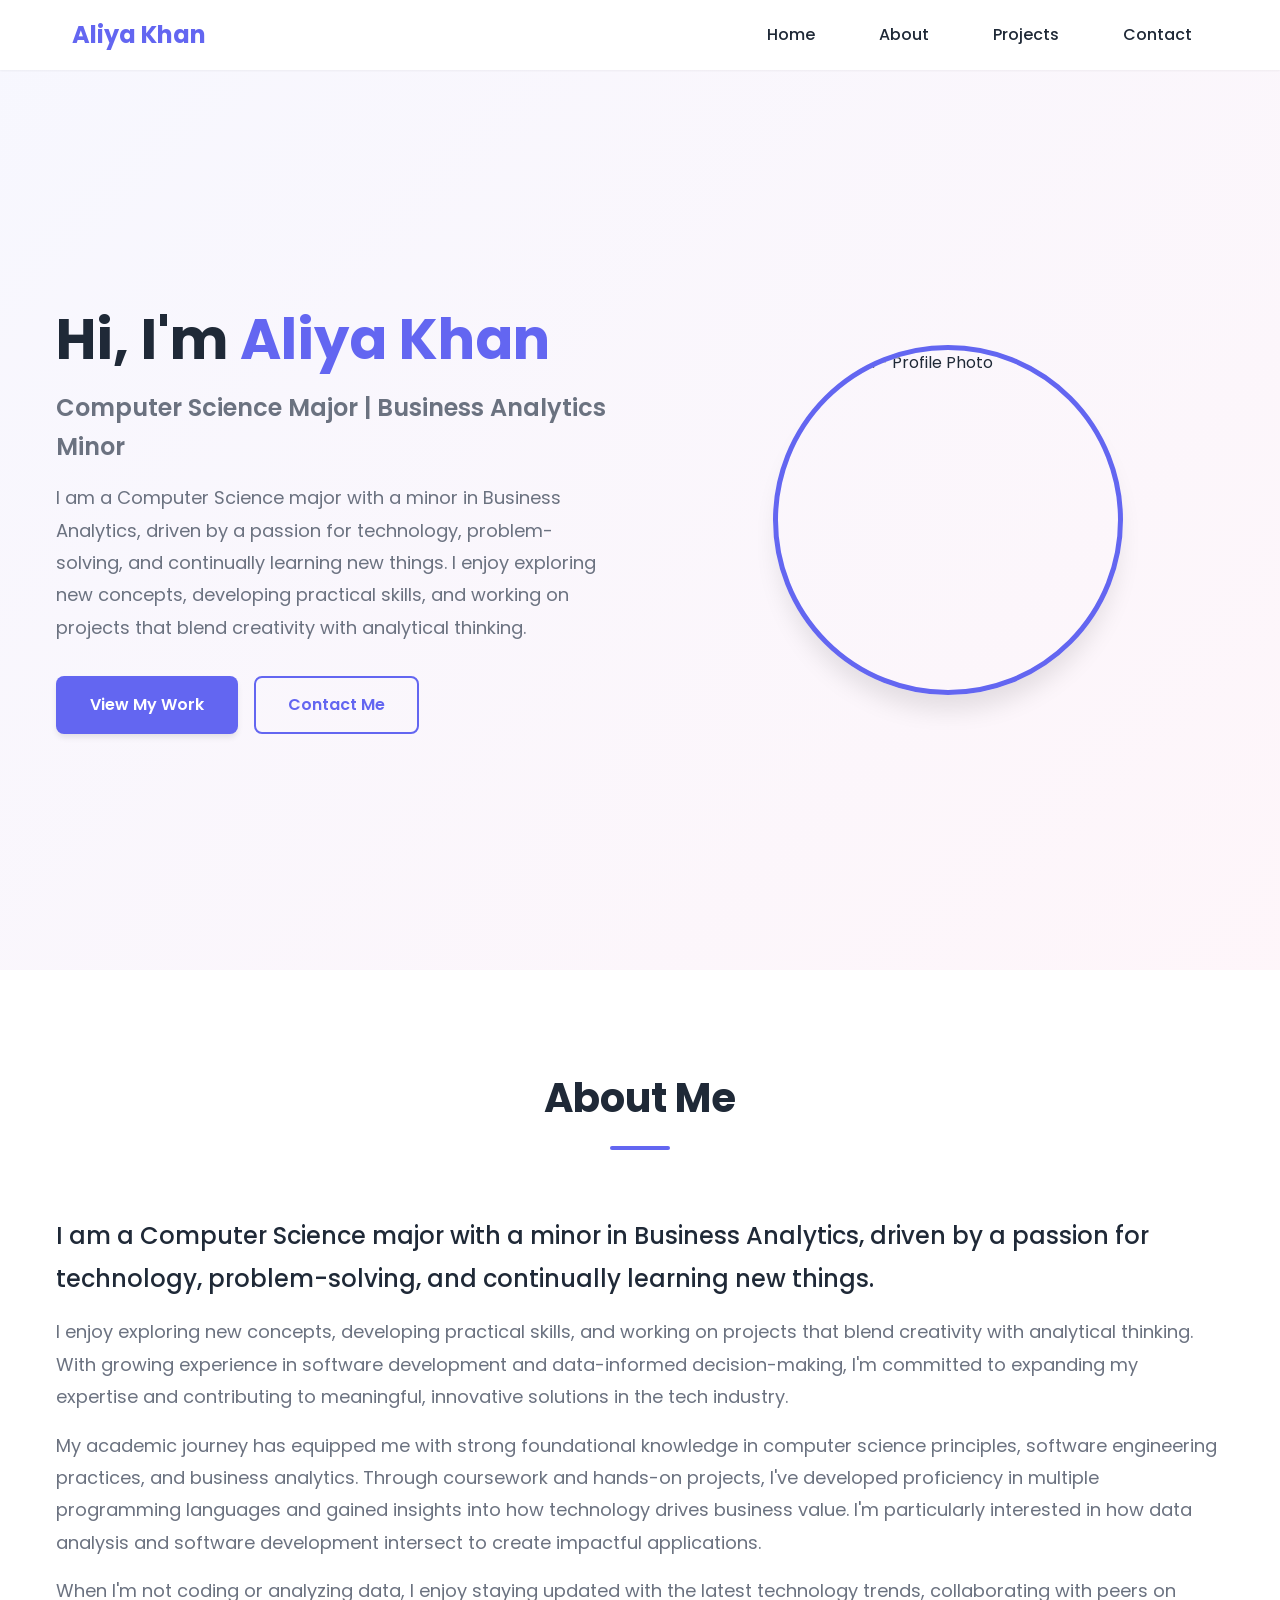
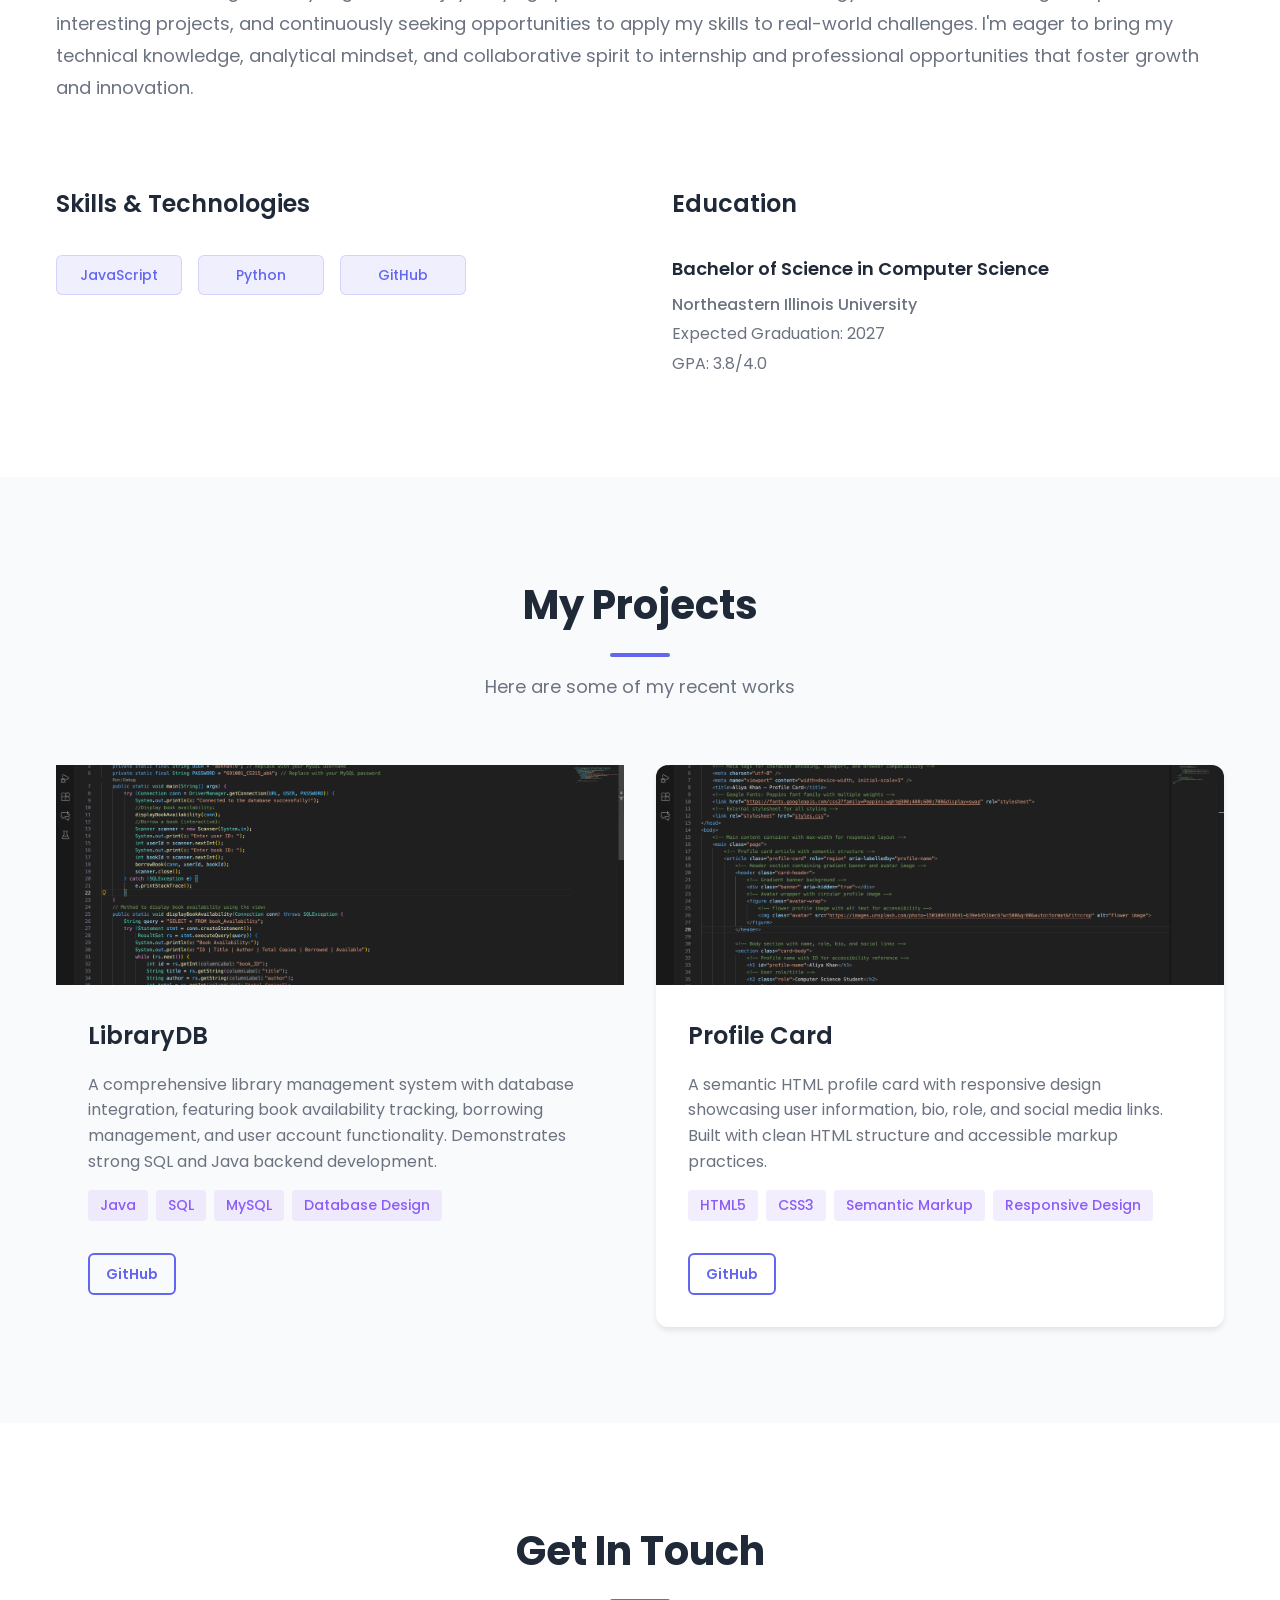
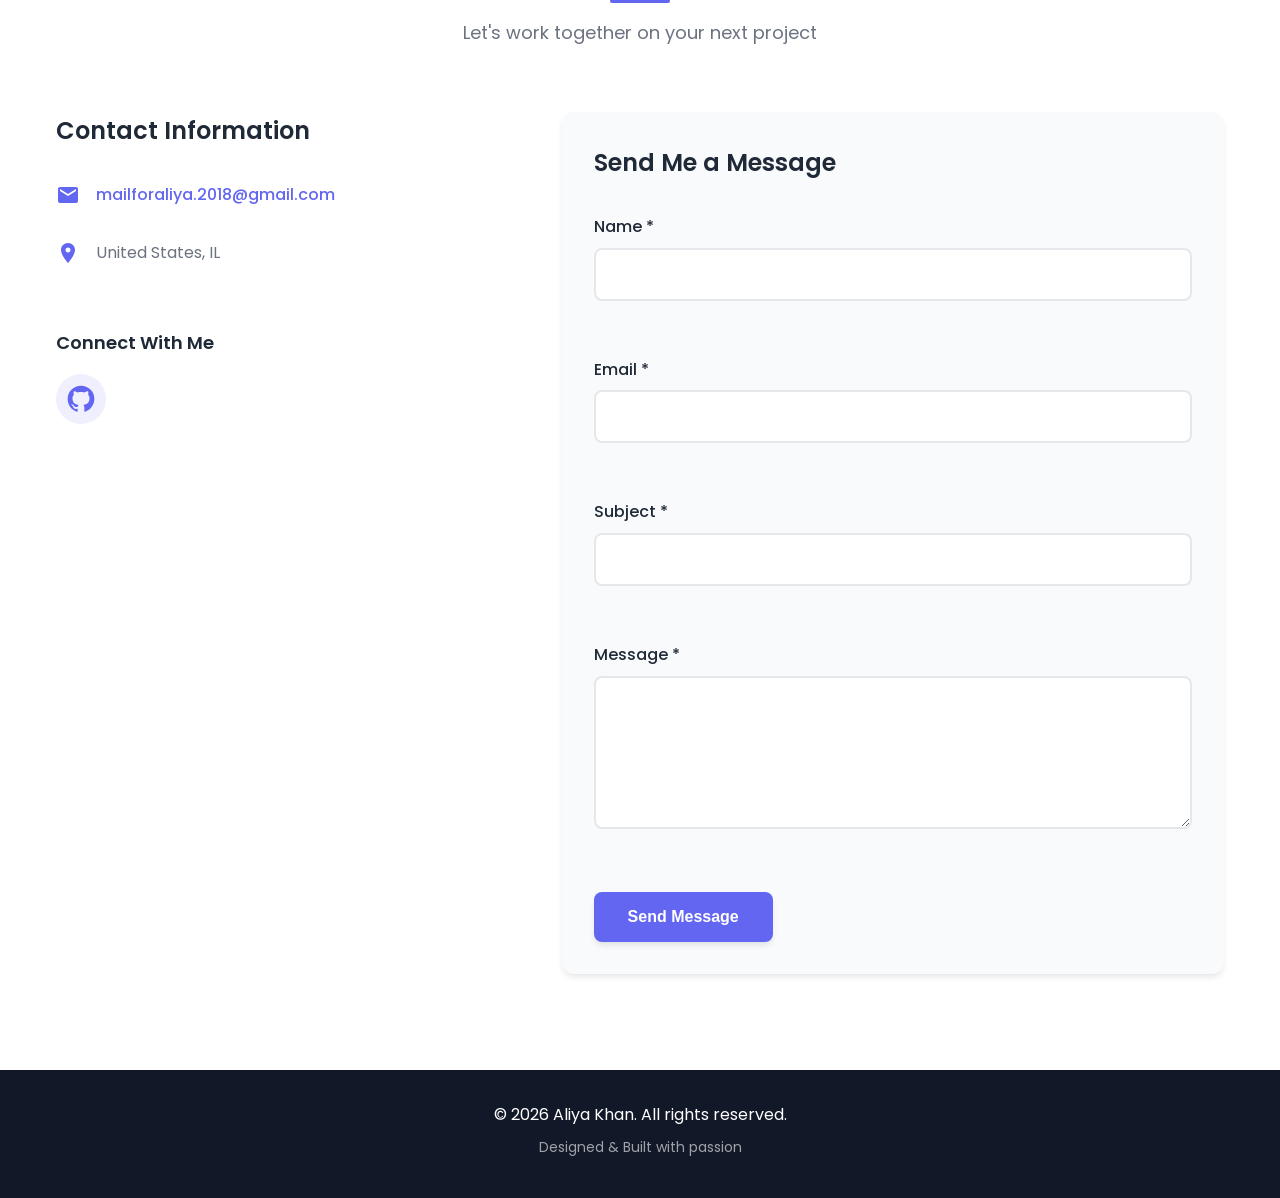
==== index.html @ 0e30d1cc "Rename Index.html to index.html" ====
<!DOCTYPE html>
<html lang="en">
<head>
    <meta charset="UTF-8">
    <meta name="viewport" content="width=device-width, initial-scale=1.0">
    <meta name="description" content="Aliya Khan - Portfolio showcasing web development projects and skills">
    <title>Aliya Khan | Portfolio</title>
    <link rel="stylesheet" href="Style.css">
    <link rel="preconnect" href="https://fonts.googleapis.com">
    <link rel="preconnect" href="https://fonts.gstatic.com" crossorigin>
    <link href="https://fonts.googleapis.com/css2?family=Poppins:wght@300;400;600;700&display=swap" rel="stylesheet">
</head>
<body>
    
<!-- Header/Navigation -->
    <header id="header">
        <nav class="navbar">
            <div class="container">
                <div class="logo">
                    <a href="#home">Aliya Khan</a>
                </div>
                <button class="menu-toggle" id="menuToggle" aria-label="Toggle navigation menu">
                    <span></span>
                    <span></span>
                    <span></span>
                </button>
                <ul class="nav-links" id="navLinks">
                    <li><a href="#home" class="nav-link">Home</a></li>
                    <li><a href="#about" class="nav-link">About</a></li>
                    <li><a href="#projects" class="nav-link">Projects</a></li>
                    <li><a href="#contact" class="nav-link">Contact</a></li>
                </ul>
            </div>
        </nav>
    </header>

    <!-- Hero/Introduction Section -->
    <section id="home" class="hero">
        <div class="container">
            <div class="hero-content">
                <h1 class="hero-title">Hi, I'm <span class="highlight">Aliya Khan</span></h1>
                <p class="hero-subtitle">Computer Science Major | Business Analytics Minor</p>
                <p class="hero-description">
                    I am a Computer Science major with a minor in Business Analytics, driven by a passion for technology, problem-solving, and continually learning new things. I enjoy exploring new concepts, developing practical skills, and working on projects that blend creativity with analytical thinking.
                </p>
                <div class="hero-buttons">
                    <a href="#projects" class="btn btn-primary">View My Work</a>
                    <a href="#contact" class="btn btn-secondary">Contact Me</a>
                </div>
            </div>
            <div class="hero-image">
                <div class="profile-photo">
                    <img src="profile-image.jpg" alt="Aliya Khan - Profile Photo">
                </div>
            </div>
        </div>
    </section>

    <!-- About Section -->
    <section id="about" class="about">
        <div class="container">
            <h2 class="section-title">About Me</h2>
            <div class="about-content">
                <div class="about-text">
                    <p class="about-intro">
                        I am a Computer Science major with a minor in Business Analytics, driven by a passion for technology, problem-solving, and continually learning new things.
                    </p>
                    <p>
                        I enjoy exploring new concepts, developing practical skills, and working on projects that blend creativity with analytical thinking. With growing experience in software development and data-informed decision-making, I'm committed to expanding my expertise and contributing to meaningful, innovative solutions in the tech industry.
                    </p>
                    <p>
                        My academic journey has equipped me with strong foundational knowledge in computer science principles, software engineering practices, and business analytics. Through coursework and hands-on projects, I've developed proficiency in multiple programming languages and gained insights into how technology drives business value. I'm particularly interested in how data analysis and software development intersect to create impactful applications.
                    </p>
                    <p>
                        When I'm not coding or analyzing data, I enjoy staying updated with the latest technology trends, collaborating with peers on interesting projects, and continuously seeking opportunities to apply my skills to real-world challenges. I'm eager to bring my technical knowledge, analytical mindset, and collaborative spirit to internship and professional opportunities that foster growth and innovation.
                    </p>
                </div>

                <div class="skills-education">
                    <div class="skills">
                        <h3>Skills & Technologies</h3>
                        <div class="skill-grid">
                            <span class="skill-tag">JavaScript</span>
                            <span class="skill-tag">Python</span>
                            <span class="skill-tag">GitHub</span>
                        </div>
                    </div>

                    <div class="education">
                        <h3>Education</h3>
                        <div class="education-item">
                            <h4>Bachelor of Science in Computer Science</h4>
                            <p class="school">Northeastern Illinois University</p>
                            <p class="year">Expected Graduation: 2027</p>
                            <p class="gpa">GPA: 3.8/4.0</p>
                        </div>
                    </div>
                </div>
            </div>
        </div>
    </section>

    <!-- Projects Section -->
    <section id="projects" class="projects">
        <div class="container">
            <h2 class="section-title">My Projects</h2>
            <p class="section-subtitle">Here are some of my recent works</p>
            
            <div class="projects-grid">
                <!-- Project 1 -->
                <article class="LibraryDB">
                    <div class="project-image">
                        <img src="project1-screenshot.jpg" alt="E-Commerce Platform screenshot">
                    </div>
                    <div class="project-info">
                        <h3>LibraryDB</h3>
                        <p>A comprehensive library management system with database integration, featuring book availability tracking, borrowing management, and user account functionality. Demonstrates strong SQL and Java backend development.</p>
                        <div class="project-tech">
                            <span>Java</span>
                            <span>SQL</span>
                            <span>MySQL</span>
                            <span>Database Design</span>
                        </div>
                        <div class="project-links">
                            <a href="#" class="project-link" aria-label="View GitHub repository">GitHub</a>
                        </div>
                    </div>
                </article>

                <!-- Project 2 -->
                <article class="project-card">
                    <div class="project-image">
                        <img src="project2-screenshot.jpg" alt="Profile Card screenshot">
                    </div>
                    <div class="project-info">
                        <h3>Profile Card</h3>
                        <p>A semantic HTML profile card with responsive design showcasing user information, bio, role, and social media links. Built with clean HTML structure and accessible markup practices.</p>
                        <div class="project-tech">
                            <span>HTML5</span>
                            <span>CSS3</span>
                            <span>Semantic Markup</span>
                            <span>Responsive Design</span>
                        </div>
                        <div class="project-links">
                            <a href="#" class="project-link" aria-label="View GitHub repository">GitHub</a>
                        </div>
                    </div>
                </article>
            </div>
        </div>
    </section>

    <!-- Contact Section -->
    <section id="contact" class="contact">
        <div class="container">
            <h2 class="section-title">Get In Touch</h2>
            <p class="section-subtitle">Let's work together on your next project</p>
            
            <div class="contact-content">
                <div class="contact-info">
                    <h3>Contact Information</h3>
                    <div class="contact-item">
                        <svg xmlns="http://www.w3.org/2000/svg" viewBox="0 0 24 24" fill="currentColor" width="24" height="24">
                            <path d="M20 4H4c-1.1 0-1.99.9-1.99 2L2 18c0 1.1.9 2 2 2h16c1.1 0 2-.9 2-2V6c0-1.1-.9-2-2-2zm0 4l-8 5-8-5V6l8 5 8-5v2z"/>
                        </svg>
                        <a href="mailto:mailforaliya.2018@gmail.com">mailforaliya.2018@gmail.com</a>
                    </div>
                    <div class="contact-item">
                        <svg xmlns="http://www.w3.org/2000/svg" viewBox="0 0 24 24" fill="currentColor" width="24" height="24">
                            <path d="M12 2C8.13 2 5 5.13 5 9c0 5.25 7 13 7 13s7-7.75 7-13c0-3.87-3.13-7-7-7zm0 9.5c-1.38 0-2.5-1.12-2.5-2.5s1.12-2.5 2.5-2.5 2.5 1.12 2.5 2.5-1.12 2.5-2.5 2.5z"/>
                        </svg>
                        <span>United States, IL</span>
                    </div>
                    
                    <div class="social-links">
                        <h4>Connect With Me</h4>
                        <div class="social-icons">
                            <a href="https://github.com/abkhan79?tab=repositories" target="_blank" rel="noopener noreferrer" aria-label="GitHub Profile">
                                <svg xmlns="http://www.w3.org/2000/svg" viewBox="0 0 24 24" fill="currentColor" width="32" height="32">
                                    <path d="M12 2A10 10 0 0 0 2 12c0 4.42 2.87 8.17 6.84 9.5.5.08.66-.23.66-.5v-1.69c-2.77.6-3.36-1.34-3.36-1.34-.46-1.16-1.11-1.47-1.11-1.47-.91-.62.07-.6.07-.6 1 .07 1.53 1.03 1.53 1.03.87 1.52 2.34 1.07 2.91.83.09-.65.35-1.09.63-1.34-2.22-.25-4.55-1.11-4.55-4.92 0-1.11.38-2 1.03-2.71-.1-.25-.45-1.29.1-2.64 0 0 .84-.27 2.75 1.02.79-.22 1.65-.33 2.5-.33.85 0 1.71.11 2.5.33 1.91-1.29 2.75-1.02 2.75-1.02.55 1.35.2 2.39.1 2.64.65.71 1.03 1.6 1.03 2.71 0 3.82-2.34 4.66-4.57 4.91.36.31.69.92.69 1.85V21c0 .27.16.59.67.5C19.14 20.16 22 16.42 22 12A10 10 0 0 0 12 2z"/>
                                </svg>
                            </a>
                        </div>
                    </div>
                </div>

                <form class="contact-form" id="contactForm" novalidate>
                    <h3>Send Me a Message</h3>
                    <div class="form-group">
                        <label for="name">Name *</label>
                        <input type="text" id="name" name="name" required aria-required="true">
                        <span class="error-message" id="nameError"></span>
                    </div>
                    <div class="form-group">
                        <label for="email">Email *</label>
                        <input type="email" id="email" name="email" required aria-required="true">
                        <span class="error-message" id="emailError"></span>
                    </div>
                    <div class="form-group">
                        <label for="subject">Subject *</label>
                        <input type="text" id="subject" name="subject" required aria-required="true">
                        <span class="error-message" id="subjectError"></span>
                    </div>
                    <div class="form-group">
                        <label for="message">Message *</label>
                        <textarea id="message" name="message" rows="5" required aria-required="true"></textarea>
                        <span class="error-message" id="messageError"></span>
                    </div>
                    <button type="submit" class="btn btn-primary">Send Message</button>
                    <div class="form-success" id="formSuccess">Thank you! Your message has been sent successfully.</div>
                </form>
            </div>
        </div>
    </section>

    <!-- Footer -->
    <footer class="footer">
        <div class="container">
            <p>&copy; 2026 Aliya Khan. All rights reserved.</p>
            <p class="footer-tagline">Designed & Built with passion</p>
        </div>
    </footer>

    <script src="Script.js"></script>
</body>
</html>
---- Style.css ----
/* ===================================
   CSS Reset & Base Styles
   =================================== */
* {
    margin: 0;
    padding: 0;
    box-sizing: border-box;
}

:root {
    /* Color Palette */
    --primary-color: #6366f1;
    --primary-dark: #4f46e5;
    --secondary-color: #ec4899;
    --accent-color: #8b5cf6;
    --text-dark: #1f2937;
    --text-light: #6b7280;
    --text-white: #ffffff;
    --bg-white: #ffffff;
    --bg-light: #f9fafb;
    --bg-dark: #111827;
    --border-color: #e5e7eb;
    --success-color: #10b981;
    --error-color: #ef4444;
    
    /* Spacing */
    --spacing-xs: 0.5rem;
    --spacing-sm: 1rem;
    --spacing-md: 2rem;
    --spacing-lg: 4rem;
    --spacing-xl: 6rem;
    
    /* Typography */
    --font-family: 'Poppins', -apple-system, BlinkMacSystemFont, 'Segoe UI', sans-serif;
    --font-size-sm: 0.875rem;
    --font-size-base: 1rem;
    --font-size-lg: 1.125rem;
    --font-size-xl: 1.5rem;
    --font-size-2xl: 2rem;
    --font-size-3xl: 2.5rem;
    --font-size-4xl: 3.5rem;
    
    /* Transitions */
    --transition-fast: 0.2s ease;
    --transition-base: 0.3s ease;
    --transition-slow: 0.5s ease;
    
    /* Shadows */
    --shadow-sm: 0 1px 2px 0 rgba(0, 0, 0, 0.05);
    --shadow-md: 0 4px 6px -1px rgba(0, 0, 0, 0.1);
    --shadow-lg: 0 10px 15px -3px rgba(0, 0, 0, 0.1);
    --shadow-xl: 0 20px 25px -5px rgba(0, 0, 0, 0.1);
}

html {
    scroll-behavior: smooth;
}

body {
    font-family: var(--font-family);
    font-size: var(--font-size-base);
    line-height: 1.6;
    color: var(--text-dark);
    background-color: var(--bg-white);
}

.container {
    max-width: 1200px;
    margin: 0 auto;
    padding: 0 var(--spacing-sm);
}

img {
    max-width: 100%;
    height: auto;
    display: block;
}

a {
    text-decoration: none;
    color: inherit;
    transition: var(--transition-base);
}

ul {
    list-style: none;
}

/* ===================================
   Header & Navigation
   =================================== */
#header {
    position: fixed;
    top: 0;
    left: 0;
    width: 100%;
    background-color: rgba(255, 255, 255, 0.95);
    backdrop-filter: blur(10px);
    box-shadow: var(--shadow-sm);
    z-index: 1000;
    transition: var(--transition-base);
}

.navbar .container {
    display: flex;
    justify-content: space-between;
    align-items: center;
    padding: var(--spacing-sm) var(--spacing-md);
}

.logo a {
    font-size: var(--font-size-xl);
    font-weight: 700;
    color: var(--primary-color);
    transition: var(--transition-base);
}

.logo a:hover {
    color: var(--primary-dark);
}

.nav-links {
    display: flex;
    gap: var(--spacing-md);
    align-items: center;
}

.nav-link {
    font-weight: 500;
    color: var(--text-dark);
    padding: var(--spacing-xs) var(--spacing-sm);
    border-radius: 6px;
    transition: var(--transition-base);
}

.nav-link:hover {
    color: var(--primary-color);
    background-color: rgba(99, 102, 241, 0.1);
}

.menu-toggle {
    display: none;
    flex-direction: column;
    gap: 5px;
    background: none;
    border: none;
    cursor: pointer;
    padding: var(--spacing-xs);
}

.menu-toggle span {
    width: 25px;
    height: 3px;
    background-color: var(--text-dark);
    border-radius: 2px;
    transition: var(--transition-base);
}

.menu-toggle.active span:nth-child(1) {
    transform: rotate(45deg) translate(7px, 7px);
}

.menu-toggle.active span:nth-child(2) {
    opacity: 0;
}

.menu-toggle.active span:nth-child(3) {
    transform: rotate(-45deg) translate(7px, -7px);
}

/* ===================================
   Hero Section
   =================================== */
.hero {
    min-height: 100vh;
    display: flex;
    align-items: center;
    padding: var(--spacing-xl) 0;
    background: linear-gradient(135deg, #667eea 0%, #764ba2 100%);
    background: linear-gradient(135deg, rgba(99, 102, 241, 0.05) 0%, rgba(236, 72, 153, 0.05) 100%);
    margin-top: 70px;
}

.hero .container {
    display: grid;
    grid-template-columns: 1fr 1fr;
    gap: var(--spacing-lg);
    align-items: center;
}

.hero-content {
    animation: fadeInUp 0.8s ease;
}

.hero-title {
    font-size: var(--font-size-4xl);
    font-weight: 700;
    line-height: 1.2;
    margin-bottom: var(--spacing-sm);
    color: var(--text-dark);
}

.highlight {
    color: var(--primary-color);
    position: relative;
}

.hero-subtitle {
    font-size: var(--font-size-xl);
    color: var(--text-light);
    margin-bottom: var(--spacing-sm);
    font-weight: 600;
}

.hero-description {
    font-size: var(--font-size-lg);
    color: var(--text-light);
    margin-bottom: var(--spacing-md);
    line-height: 1.8;
}

.hero-buttons {
    display: flex;
    gap: var(--spacing-sm);
    flex-wrap: wrap;
}

.btn {
    display: inline-block;
    padding: 0.875rem 2rem;
    font-size: var(--font-size-base);
    font-weight: 600;
    border-radius: 8px;
    cursor: pointer;
    border: 2px solid transparent;
    transition: var(--transition-base);
}

.btn-primary {
    background-color: var(--primary-color);
    color: var(--text-white);
    box-shadow: var(--shadow-md);
}

.btn-primary:hover {
    background-color: var(--primary-dark);
    transform: translateY(-2px);
    box-shadow: var(--shadow-lg);
}

.btn-secondary {
    background-color: transparent;
    color: var(--primary-color);
    border-color: var(--primary-color);
}

.btn-secondary:hover {
    background-color: var(--primary-color);
    color: var(--text-white);
}

.hero-image {
    display: flex;
    justify-content: center;
    align-items: center;
    animation: fadeInRight 0.8s ease;
}

.profile-photo {
    width: 350px;
    height: 350px;
    border-radius: 50%;
    overflow: hidden;
    box-shadow: var(--shadow-xl);
    animation: float 3s ease-in-out infinite;
    border: 5px solid var(--primary-color);
}

.profile-photo img {
    width: 100%;
    height: 100%;
    object-fit: cover;
    display: block;
}

.profile-placeholder {
    width: 350px;
    height: 350px;
    border-radius: 50%;
    background: linear-gradient(135deg, var(--primary-color), var(--accent-color));
    display: flex;
    align-items: center;
    justify-content: center;
    box-shadow: var(--shadow-xl);
    animation: float 3s ease-in-out infinite;
}

.profile-placeholder svg {
    width: 200px;
    height: 200px;
    color: var(--text-white);
    opacity: 0.9;
}

/* ===================================
   About Section
   =================================== */
.about {
    padding: var(--spacing-xl) 0;
    background-color: var(--bg-white);
}

.section-title {
    font-size: var(--font-size-3xl);
    font-weight: 700;
    text-align: center;
    margin-bottom: var(--spacing-md);
    color: var(--text-dark);
    position: relative;
}

.section-title::after {
    content: '';
    display: block;
    width: 60px;
    height: 4px;
    background-color: var(--primary-color);
    margin: var(--spacing-sm) auto 0;
    border-radius: 2px;
}

.about-content {
    display: grid;
    grid-template-columns: 1fr;
    gap: var(--spacing-lg);
    margin-top: var(--spacing-lg);
}

.about-text {
    font-size: var(--font-size-lg);
    color: var(--text-light);
    line-height: 1.8;
}

.about-intro {
    font-size: var(--font-size-xl);
    font-weight: 500;
    color: var(--text-dark);
    margin-bottom: var(--spacing-md);
}

.about-text p {
    margin-bottom: var(--spacing-sm);
}

.skills-education {
    display: grid;
    grid-template-columns: 1fr 1fr;
    gap: var(--spacing-lg);
}

.skills h3,
.education h3 {
    font-size: var(--font-size-xl);
    font-weight: 600;
    margin-bottom: var(--spacing-md);
    color: var(--text-dark);
}

.skill-grid {
    display: grid;
    grid-template-columns: repeat(auto-fill, minmax(120px, 1fr));
    gap: var(--spacing-sm);
}

.skill-tag {
    background-color: rgba(99, 102, 241, 0.1);
    color: var(--primary-color);
    padding: var(--spacing-xs) var(--spacing-sm);
    border-radius: 6px;
    font-size: var(--font-size-sm);
    font-weight: 500;
    text-align: center;
    transition: var(--transition-base);
    border: 1px solid rgba(99, 102, 241, 0.2);
}

.skill-tag:hover {
    background-color: var(--primary-color);
    color: var(--text-white);
    transform: translateY(-2px);
}

.education-item h4 {
    font-size: var(--font-size-lg);
    font-weight: 600;
    margin-bottom: var(--spacing-xs);
    color: var(--text-dark);
}

.education-item p {
    color: var(--text-light);
    margin-bottom: 0.25rem;
}

.school {
    font-weight: 500;
    color: var(--primary-color);
}

/* ===================================
   Projects Section
   =================================== */
.projects {
    padding: var(--spacing-xl) 0;
    background-color: var(--bg-light);
}

.section-subtitle {
    text-align: center;
    font-size: var(--font-size-lg);
    color: var(--text-light);
    margin-top: calc(var(--spacing-sm) * -1);
    margin-bottom: var(--spacing-lg);
}

.projects-grid {
    display: grid;
    grid-template-columns: repeat(auto-fit, minmax(320px, 1fr));
    gap: var(--spacing-md);
    margin-top: var(--spacing-lg);
}

.project-card {
    background-color: var(--bg-white);
    border-radius: 12px;
    overflow: hidden;
    box-shadow: var(--shadow-md);
    transition: var(--transition-base);
    display: flex;
    flex-direction: column;
}

.project-card:hover {
    transform: translateY(-8px);
    box-shadow: var(--shadow-xl);
}

.project-image {
    width: 100%;
    height: 220px;
    overflow: hidden;
    background: linear-gradient(135deg, var(--primary-color), var(--accent-color));
}

.project-image img {
    width: 100%;
    height: 100%;
    object-fit: cover;
    display: block;
    transition: var(--transition-base);
}

.project-card:hover .project-image img {
    transform: scale(1.05);
}

.project-placeholder {
    width: 100%;
    height: 100%;
    display: flex;
    align-items: center;
    justify-content: center;
}

.project-placeholder svg {
    width: 80px;
    height: 80px;
    color: var(--text-white);
    opacity: 0.8;
}

.project-info {
    padding: var(--spacing-md);
    flex: 1;
    display: flex;
    flex-direction: column;
}

.project-info h3 {
    font-size: var(--font-size-xl);
    font-weight: 600;
    margin-bottom: var(--spacing-sm);
    color: var(--text-dark);
}

.project-info p {
    color: var(--text-light);
    margin-bottom: var(--spacing-sm);
    line-height: 1.6;
    flex: 1;
}

.project-tech {
    display: flex;
    flex-wrap: wrap;
    gap: var(--spacing-xs);
    margin-bottom: var(--spacing-sm);
}

.project-tech span {
    background-color: rgba(139, 92, 246, 0.1);
    color: var(--accent-color);
    padding: 0.25rem 0.75rem;
    border-radius: 4px;
    font-size: var(--font-size-sm);
    font-weight: 500;
}

.project-links {
    display: flex;
    gap: var(--spacing-sm);
    margin-top: var(--spacing-sm);
}

.project-link {
    color: var(--primary-color);
    font-weight: 600;
    padding: var(--spacing-xs) var(--spacing-sm);
    border: 2px solid var(--primary-color);
    border-radius: 6px;
    transition: var(--transition-base);
    font-size: var(--font-size-sm);
}

.project-link:hover {
    background-color: var(--primary-color);
    color: var(--text-white);
}

/* ===================================
   Contact Section
   =================================== */
.contact {
    padding: var(--spacing-xl) 0;
    background-color: var(--bg-white);
}

.contact-content {
    display: grid;
    grid-template-columns: 1fr 1.5fr;
    gap: var(--spacing-lg);
    margin-top: var(--spacing-lg);
}

.contact-info h3 {
    font-size: var(--font-size-xl);
    font-weight: 600;
    margin-bottom: var(--spacing-md);
    color: var(--text-dark);
}

.contact-item {
    display: flex;
    align-items: center;
    gap: var(--spacing-sm);
    margin-bottom: var(--spacing-md);
    color: var(--text-light);
}

.contact-item svg {
    color: var(--primary-color);
    flex-shrink: 0;
}

.contact-item a {
    color: var(--primary-color);
    font-weight: 500;
}

.contact-item a:hover {
    text-decoration: underline;
}

.social-links {
    margin-top: var(--spacing-lg);
}

.social-links h4 {
    font-size: var(--font-size-lg);
    font-weight: 600;
    margin-bottom: var(--spacing-sm);
    color: var(--text-dark);
}

.social-icons {
    display: flex;
    gap: var(--spacing-sm);
}

.social-icons a {
    display: flex;
    align-items: center;
    justify-content: center;
    width: 50px;
    height: 50px;
    border-radius: 50%;
    background-color: rgba(99, 102, 241, 0.1);
    color: var(--primary-color);
    transition: var(--transition-base);
}

.social-icons a:hover {
    background-color: var(--primary-color);
    color: var(--text-white);
    transform: translateY(-4px);
}

.contact-form {
    background-color: var(--bg-light);
    padding: var(--spacing-md);
    border-radius: 12px;
    box-shadow: var(--shadow-md);
}

.contact-form h3 {
    font-size: var(--font-size-xl);
    font-weight: 600;
    margin-bottom: var(--spacing-md);
    color: var(--text-dark);
}

.form-group {
    margin-bottom: var(--spacing-md);
}

.form-group label {
    display: block;
    font-weight: 500;
    margin-bottom: var(--spacing-xs);
    color: var(--text-dark);
}

.form-group input,
.form-group textarea {
    width: 100%;
    padding: 0.75rem;
    border: 2px solid var(--border-color);
    border-radius: 8px;
    font-family: var(--font-family);
    font-size: var(--font-size-base);
    transition: var(--transition-base);
    background-color: var(--bg-white);
}

.form-group input:focus,
.form-group textarea:focus {
    outline: none;
    border-color: var(--primary-color);
    box-shadow: 0 0 0 3px rgba(99, 102, 241, 0.1);
}

.form-group input.error,
.form-group textarea.error {
    border-color: var(--error-color);
}

.error-message {
    display: block;
    color: var(--error-color);
    font-size: var(--font-size-sm);
    margin-top: 0.25rem;
    min-height: 1.25rem;
}

.form-success {
    display: none;
    background-color: rgba(16, 185, 129, 0.1);
    color: var(--success-color);
    padding: var(--spacing-sm);
    border-radius: 8px;
    margin-top: var(--spacing-sm);
    text-align: center;
    font-weight: 500;
    border: 1px solid rgba(16, 185, 129, 0.3);
}

.form-success.show {
    display: block;
    animation: fadeInUp 0.5s ease;
}

/* ===================================
   Footer
   =================================== */
.footer {
    background-color: var(--bg-dark);
    color: var(--text-white);
    padding: var(--spacing-md) 0;
    text-align: center;
}

.footer p {
    margin-bottom: 0.5rem;
}

.footer-tagline {
    color: rgba(255, 255, 255, 0.6);
    font-size: var(--font-size-sm);
}

/* ===================================
   Animations
   =================================== */
@keyframes fadeInUp {
    from {
        opacity: 0;
        transform: translateY(30px);
    }
    to {
        opacity: 1;
        transform: translateY(0);
    }
}

@keyframes fadeInRight {
    from {
        opacity: 0;
        transform: translateX(30px);
    }
    to {
        opacity: 1;
        transform: translateX(0);
    }
}

@keyframes float {
    0%, 100% {
        transform: translateY(0);
    }
    50% {
        transform: translateY(-20px);
    }
}

/* ===================================
   Responsive Design - Tablet
   =================================== */
@media (max-width: 992px) {
    :root {
        --font-size-4xl: 2.5rem;
        --font-size-3xl: 2rem;
        --font-size-2xl: 1.75rem;
    }
    
    .hero .container {
        grid-template-columns: 1fr;
        text-align: center;
    }
    
    .hero-image {
        order: -1;
    }
    
    .profile-photo {
        width: 280px;
        height: 280px;
    }
    
    .profile-placeholder {
        width: 280px;
        height: 280px;
    }
    
    .hero-buttons {
        justify-content: center;
    }
    
    .skills-education {
        grid-template-columns: 1fr;
    }
    
    .contact-content {
        grid-template-columns: 1fr;
    }
}

/* ===================================
   Responsive Design - Mobile
   =================================== */
@media (max-width: 768px) {
    :root {
        --spacing-lg: 3rem;
        --spacing-xl: 4rem;
    }
    
    .menu-toggle {
        display: flex;
    }
    
    .nav-links {
        position: fixed;
        top: 70px;
        left: 0;
        width: 100%;
        background-color: var(--bg-white);
        flex-direction: column;
        padding: var(--spacing-md);
        box-shadow: var(--shadow-lg);
        transform: translateX(-100%);
        transition: var(--transition-base);
    }
    
    .nav-links.active {
        transform: translateX(0);
    }
    
    .nav-link {
        width: 100%;
        text-align: center;
        padding: var(--spacing-sm);
    }
    
    .projects-grid {
        grid-template-columns: 1fr;
    }
    
    .hero-title {
        font-size: var(--font-size-3xl);
    }
    
    .profile-photo {
        width: 220px;
        height: 220px;
    }
    
    .profile-placeholder {
        width: 220px;
        height: 220px;
    }
    
    .profile-placeholder svg {
        width: 120px;
        height: 120px;
    }
}

@media (max-width: 480px) {
    .container {
        padding: 0 1rem;
    }
    
    .hero-buttons {
        flex-direction: column;
        width: 100%;
    }
    
    .btn {
        width: 100%;
        text-align: center;
    }
    
    .skill-grid {
        grid-template-columns: repeat(2, 1fr);
    }
    
    .social-icons a {
        width: 45px;
        height: 45px;
    }
}
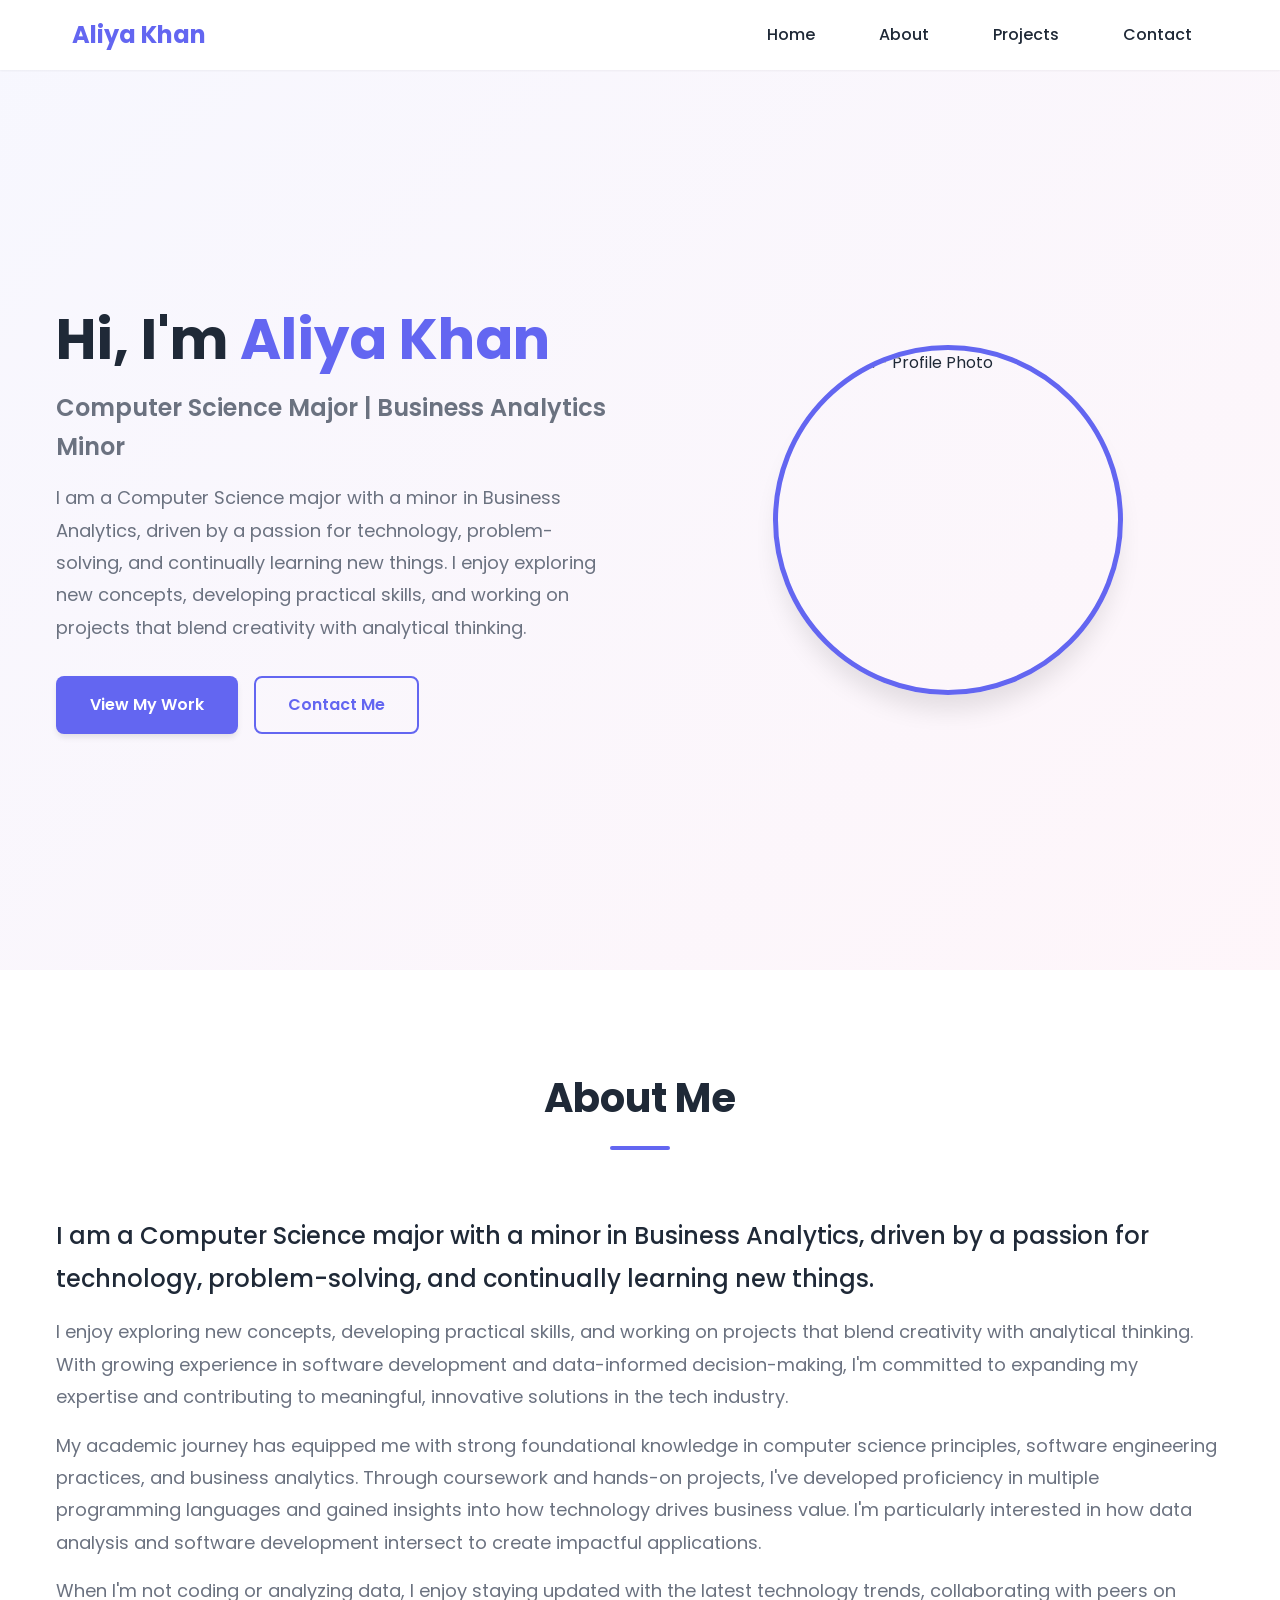
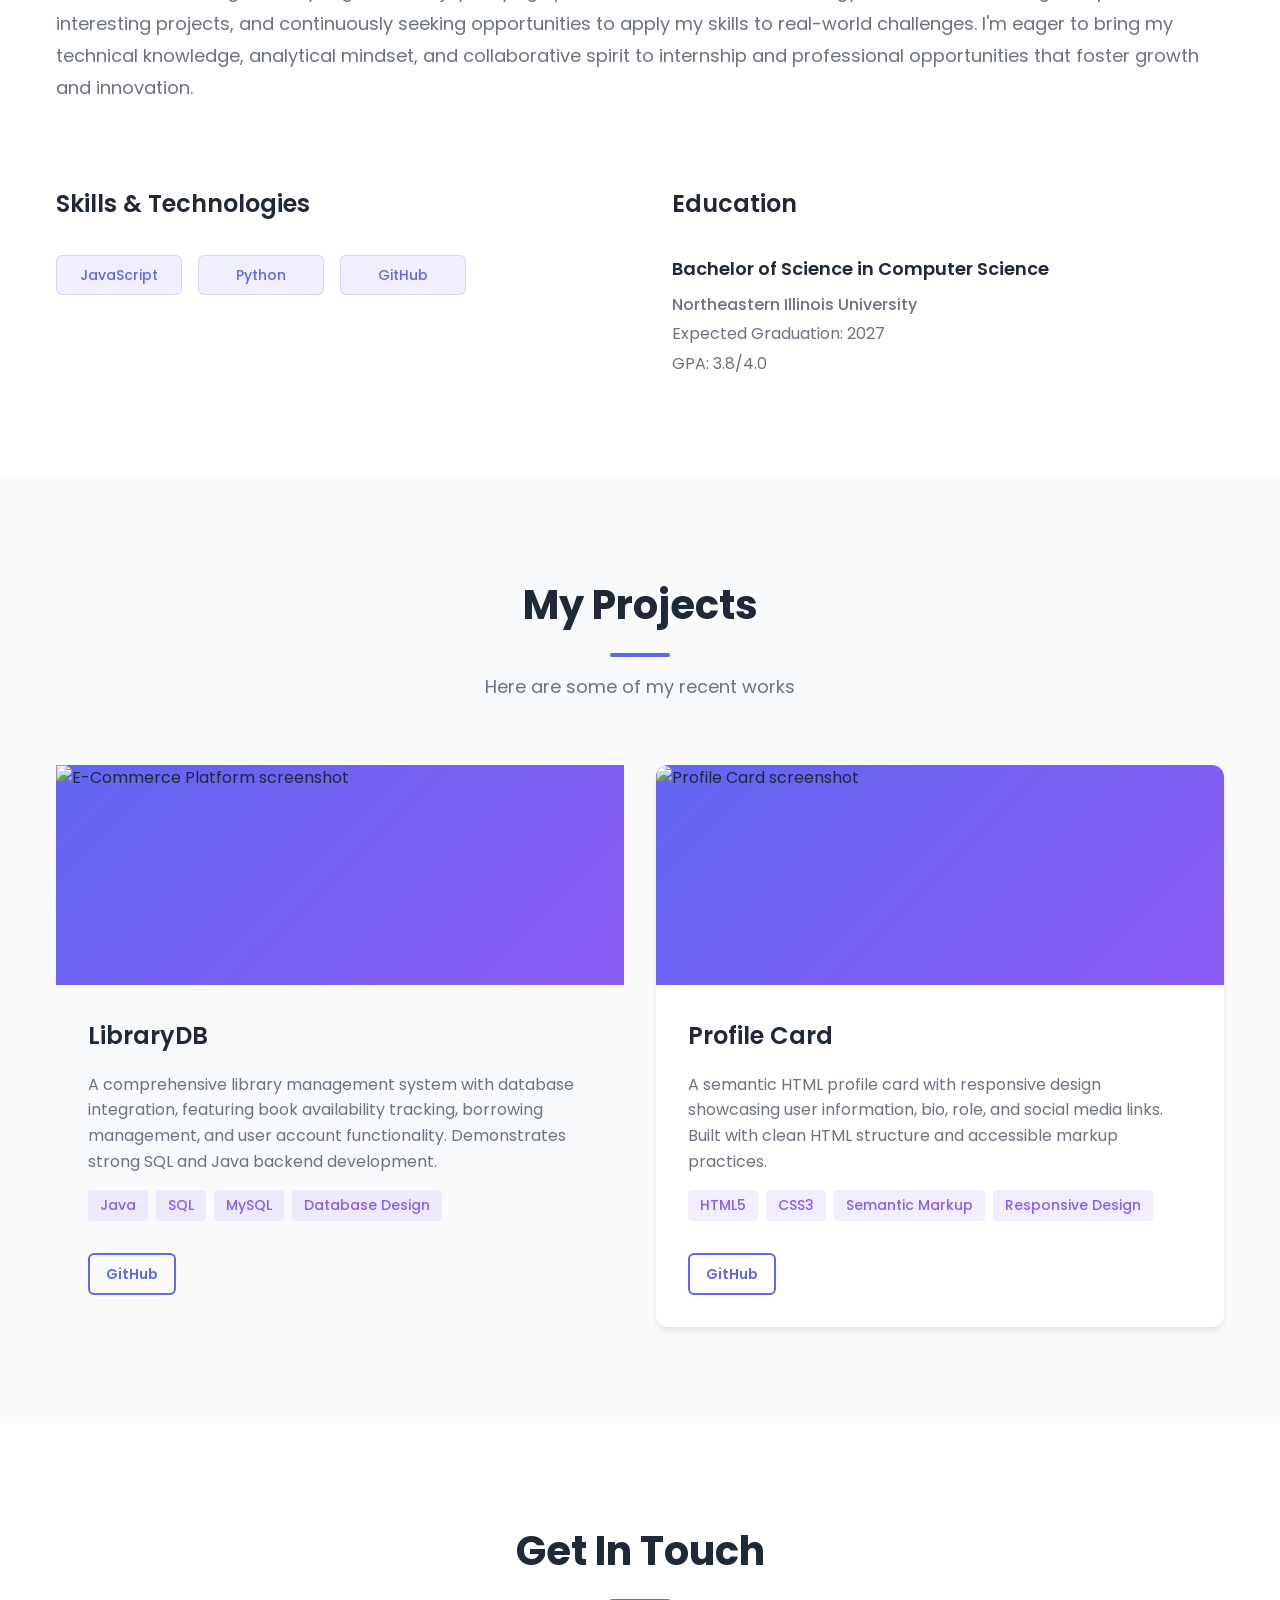
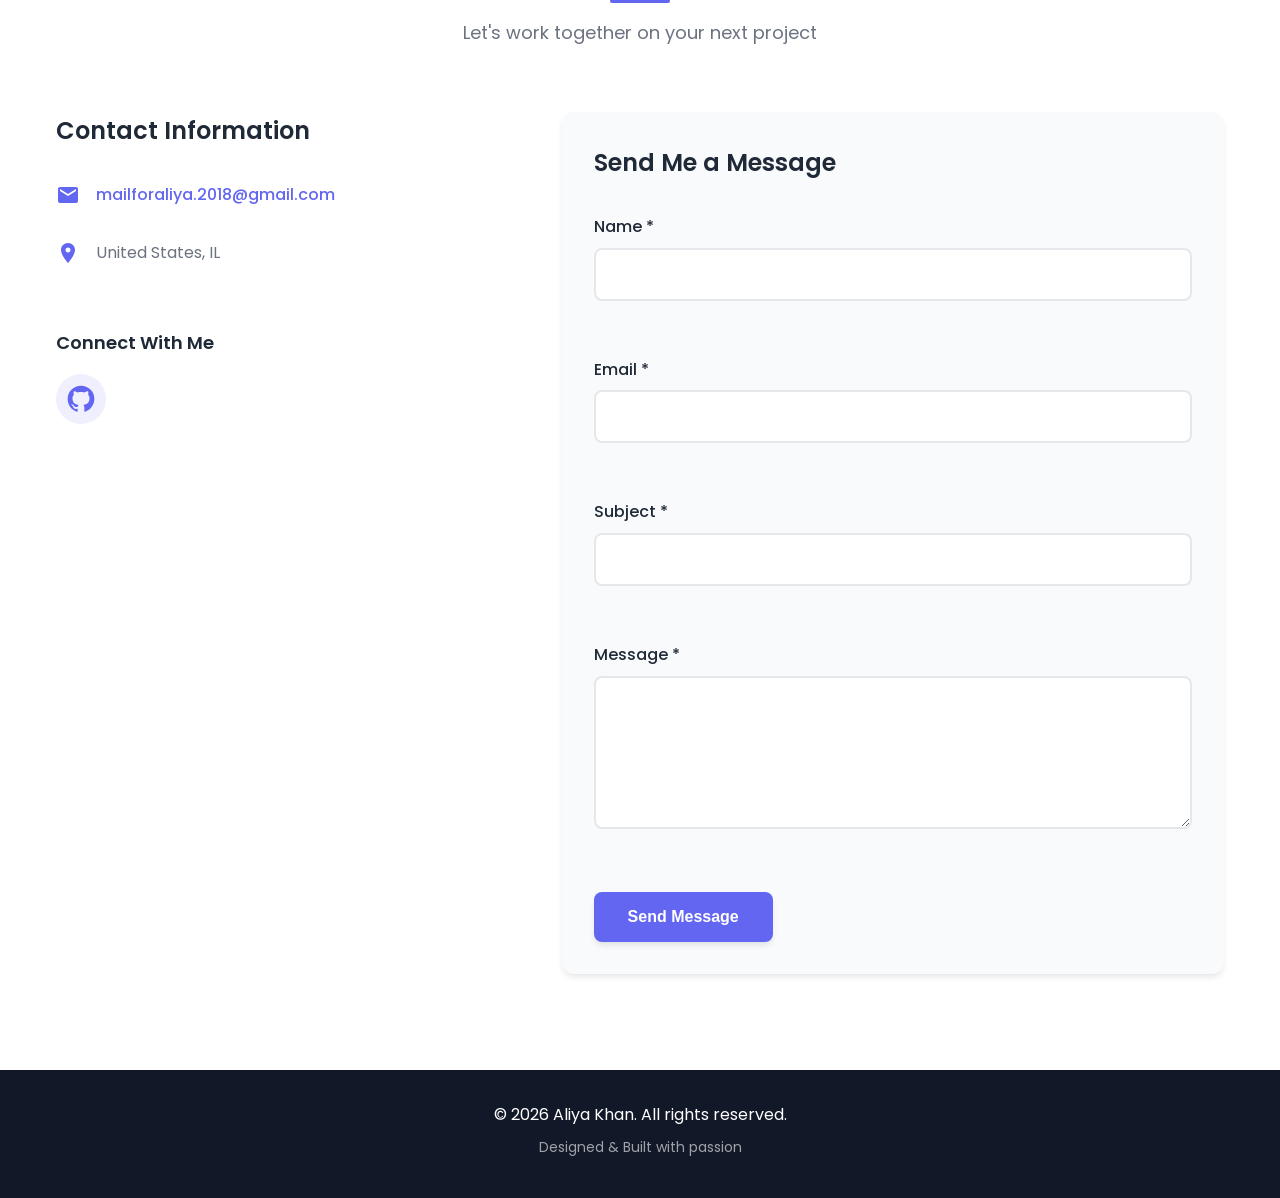
==== commit ae46c63a: "Fix image paths for GitHub Pages" ====
--- a/index.html
+++ b/index.html
@@ -50,7 +50,7 @@
             </div>
             <div class="hero-image">
                 <div class="profile-photo">
-                    <img src="profile-image.jpg" alt="Aliya Khan - Profile Photo">
+                    <img src="/Aliya_Khan_Portfolio/profile-image.jpg" alt="Aliya Khan - Profile Photo">
                 </div>
             </div>
         </div>
@@ -110,7 +110,7 @@
                 <!-- Project 1 -->
                 <article class="LibraryDB">
                     <div class="project-image">
-                        <img src="project1-screenshot.jpg" alt="E-Commerce Platform screenshot">
+                        <img src="/Aliya_Khan_Portfolio/project1-screenshot.jpg" alt="E-Commerce Platform screenshot">
                     </div>
                     <div class="project-info">
                         <h3>LibraryDB</h3>
@@ -130,7 +130,7 @@
                 <!-- Project 2 -->
                 <article class="project-card">
                     <div class="project-image">
-                        <img src="project2-screenshot.jpg" alt="Profile Card screenshot">
+                        <img src="/Aliya_Khan_Portfolio/project2-screenshot.jpg" alt="Profile Card screenshot">
                     </div>
                     <div class="project-info">
                         <h3>Profile Card</h3>
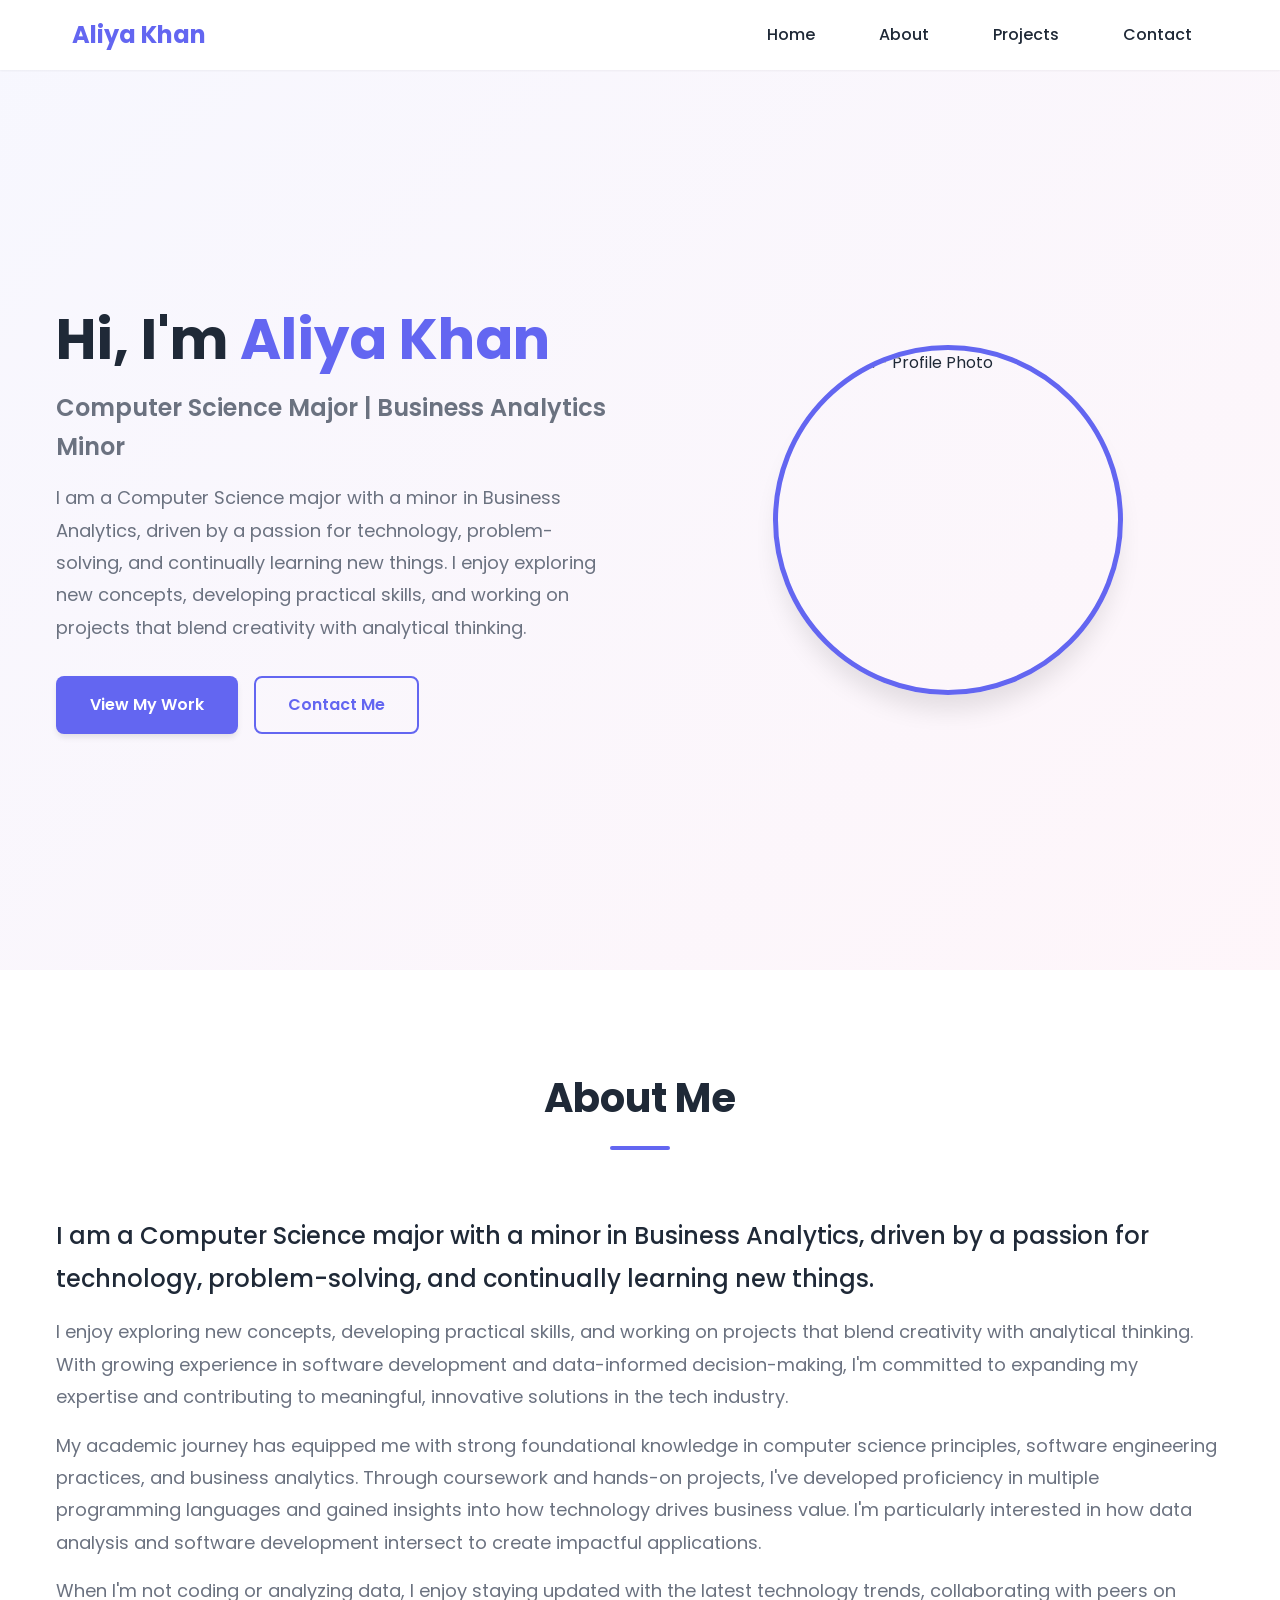
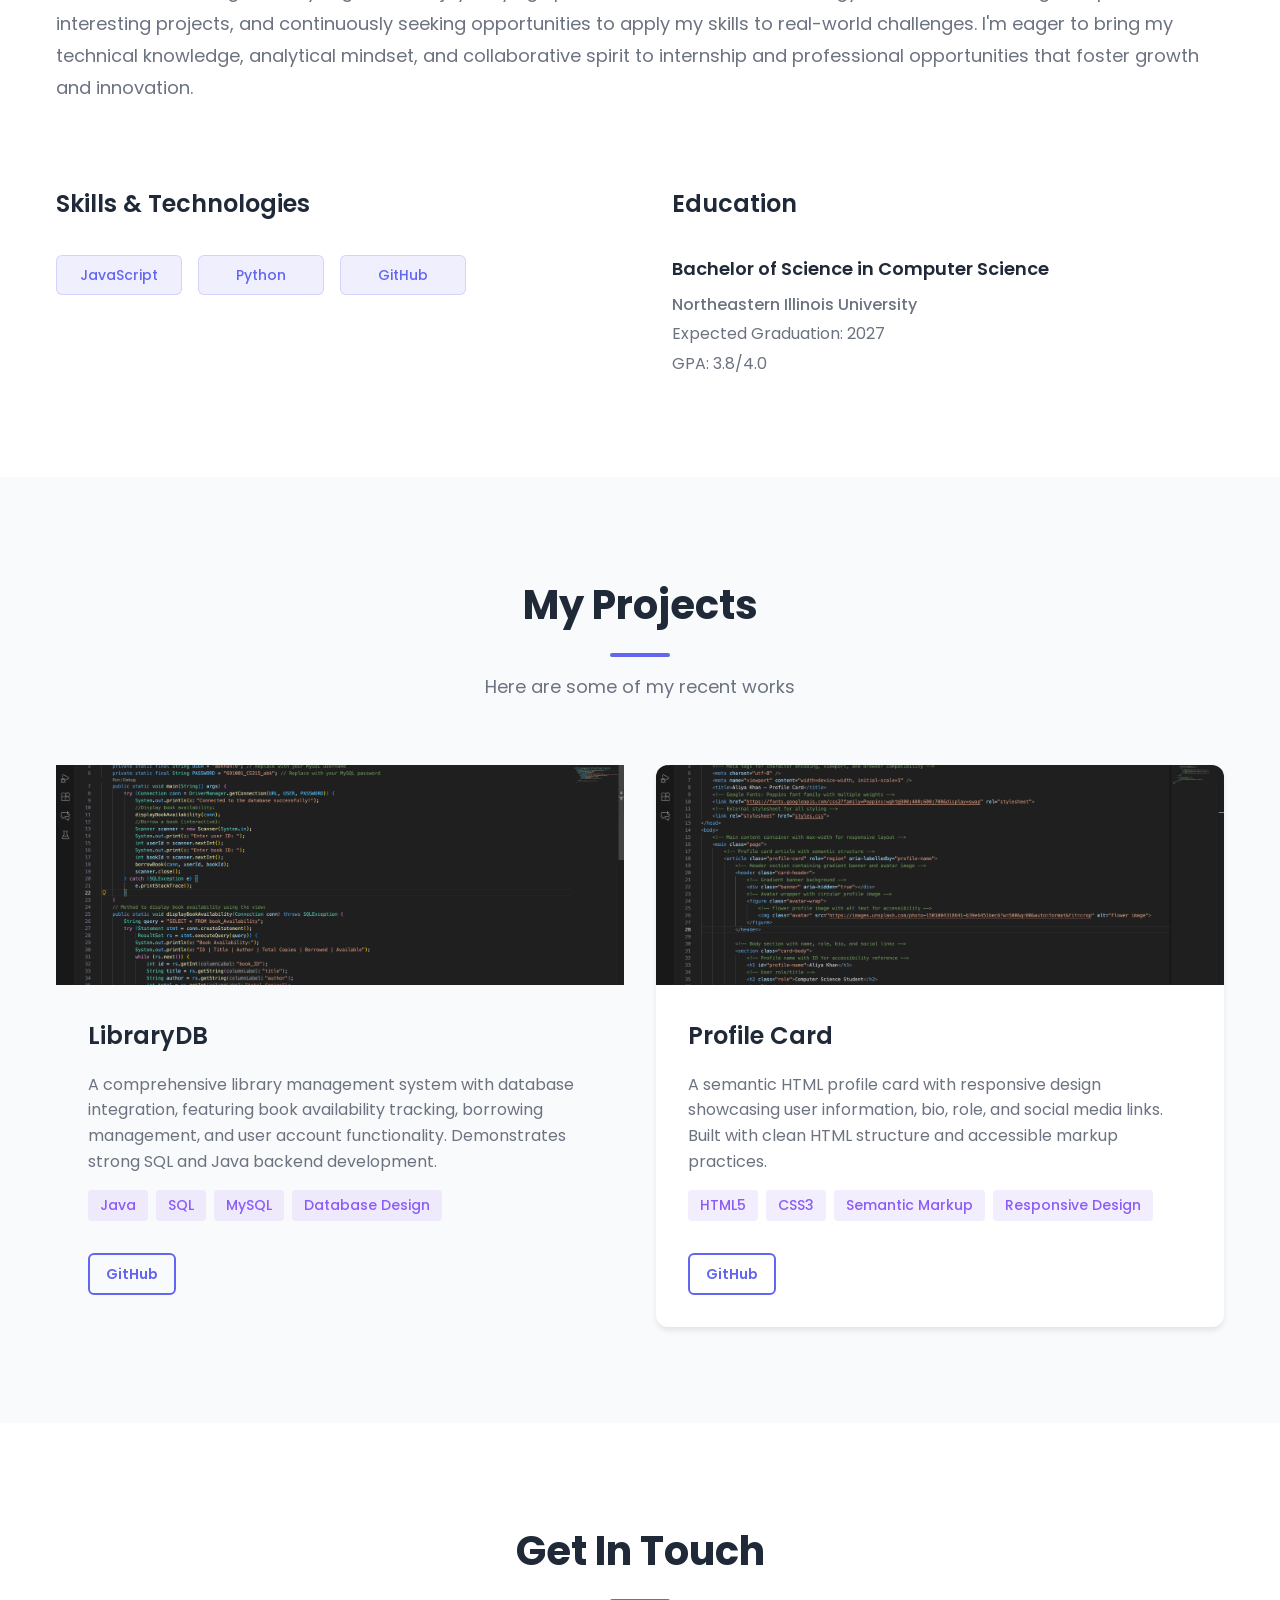
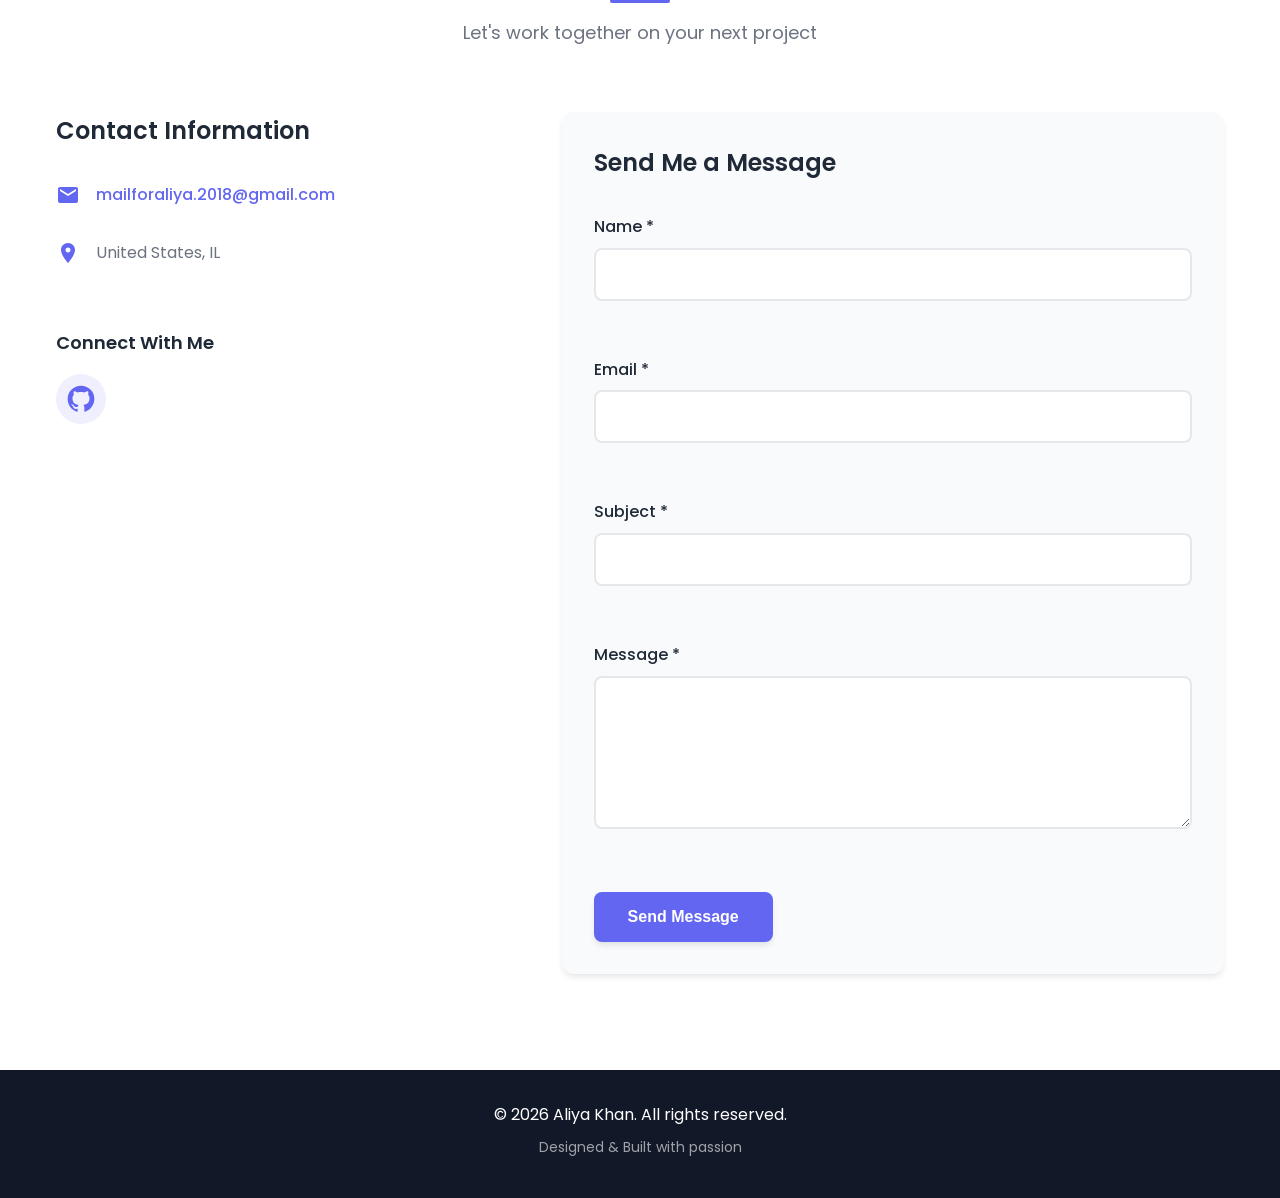
==== commit 986723e5: "Fix image paths to use relative URLs" ====
--- a/index.html
+++ b/index.html
@@ -50,7 +50,7 @@
             </div>
             <div class="hero-image">
                 <div class="profile-photo">
-                    <img src="/Aliya_Khan_Portfolio/profile-image.jpg" alt="Aliya Khan - Profile Photo">
+                    <img src="profile-image.jpg" alt="Aliya Khan - Profile Photo">
                 </div>
             </div>
         </div>
@@ -110,7 +110,7 @@
                 <!-- Project 1 -->
                 <article class="LibraryDB">
                     <div class="project-image">
-                        <img src="/Aliya_Khan_Portfolio/project1-screenshot.jpg" alt="E-Commerce Platform screenshot">
+                        <img src="project1-screenshot.jpg" alt="E-Commerce Platform screenshot">
                     </div>
                     <div class="project-info">
                         <h3>LibraryDB</h3>
@@ -130,7 +130,7 @@
                 <!-- Project 2 -->
                 <article class="project-card">
                     <div class="project-image">
-                        <img src="/Aliya_Khan_Portfolio/project2-screenshot.jpg" alt="Profile Card screenshot">
+                        <img src="project2-screenshot.jpg" alt="Profile Card screenshot">
                     </div>
                     <div class="project-info">
                         <h3>Profile Card</h3>
